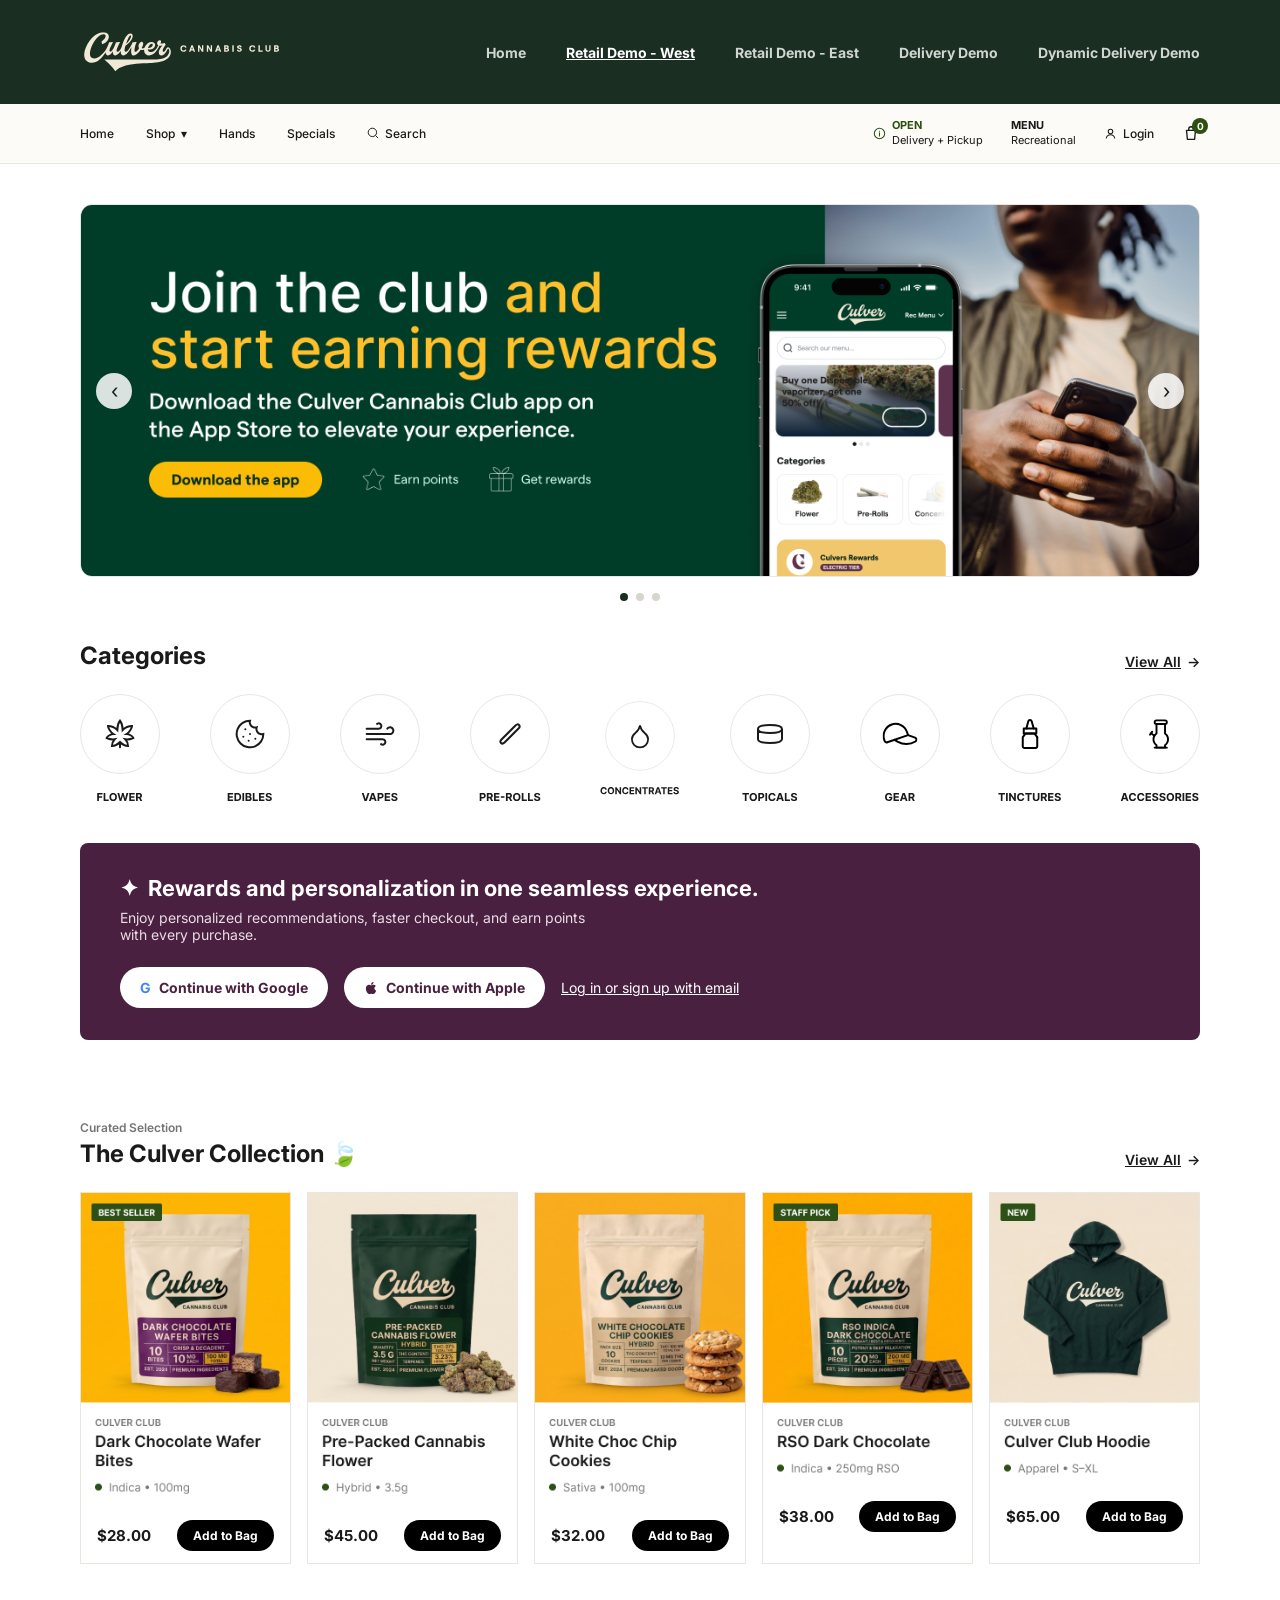
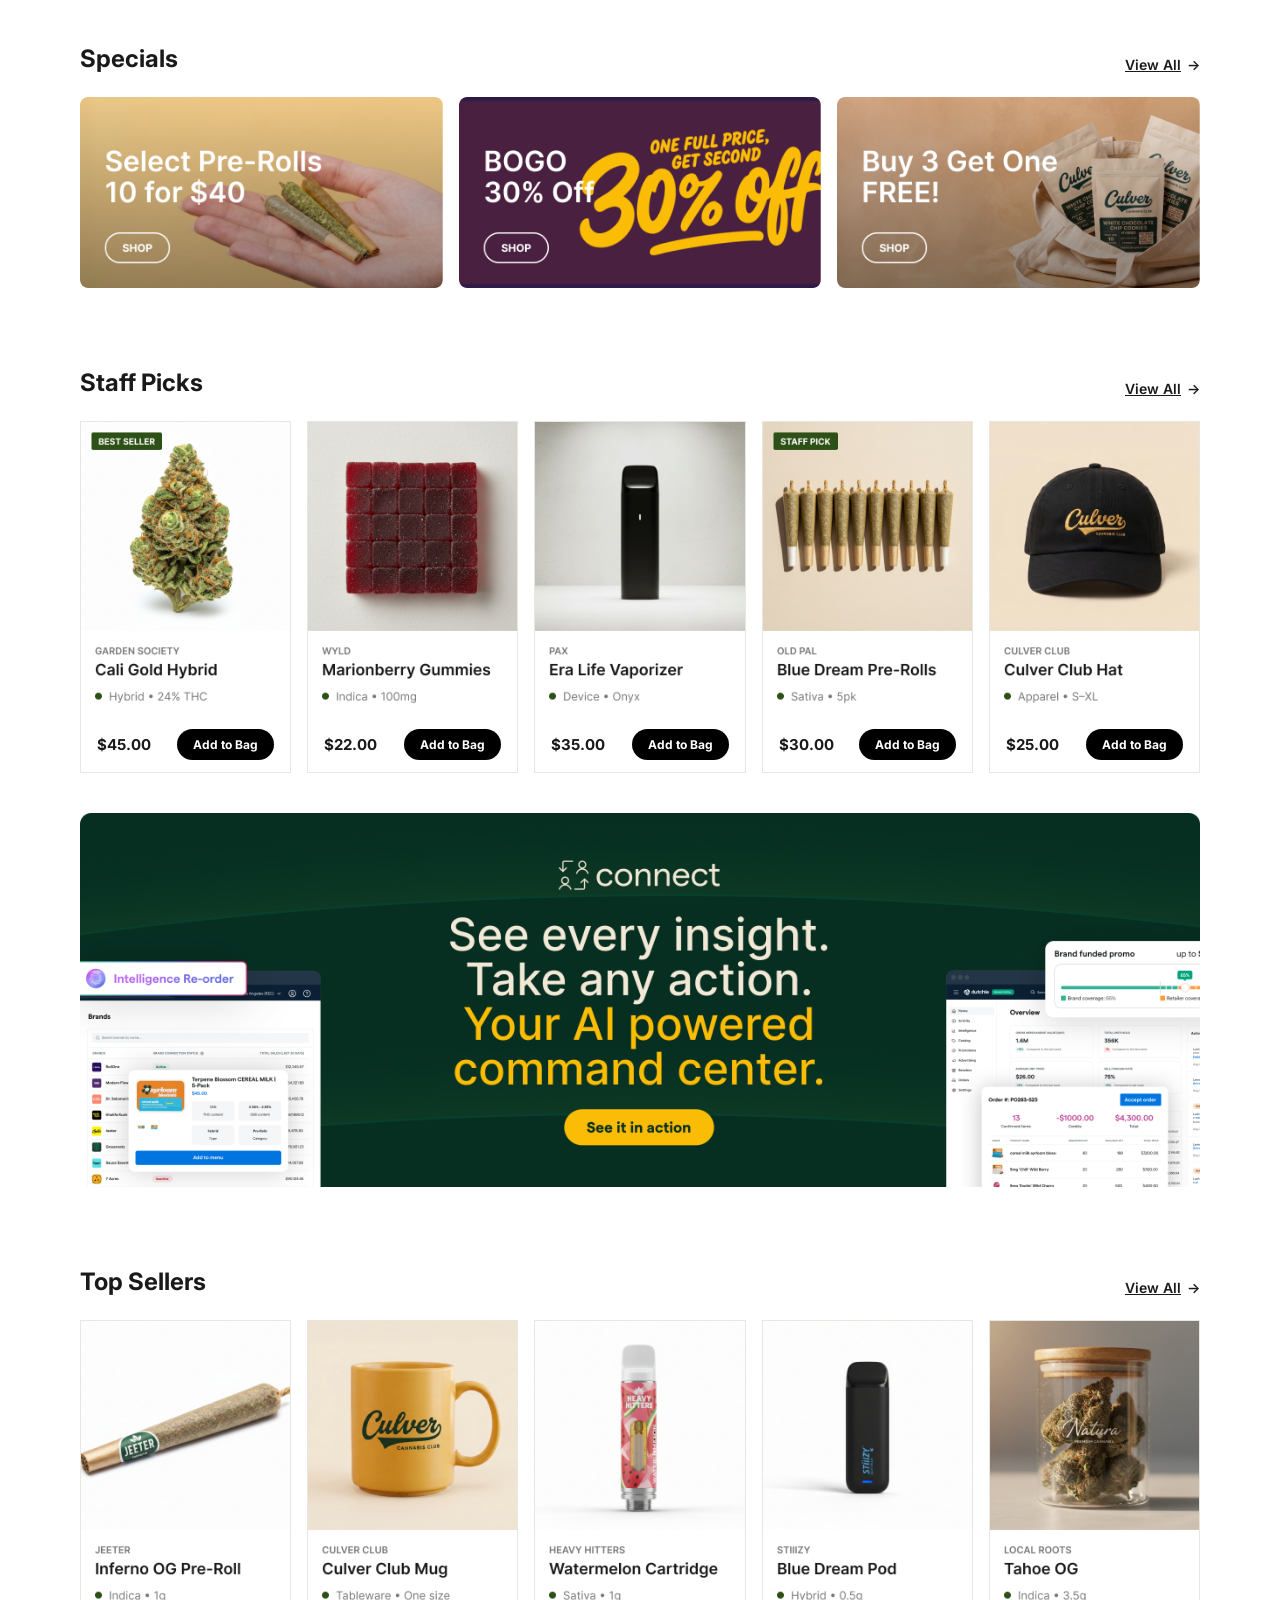
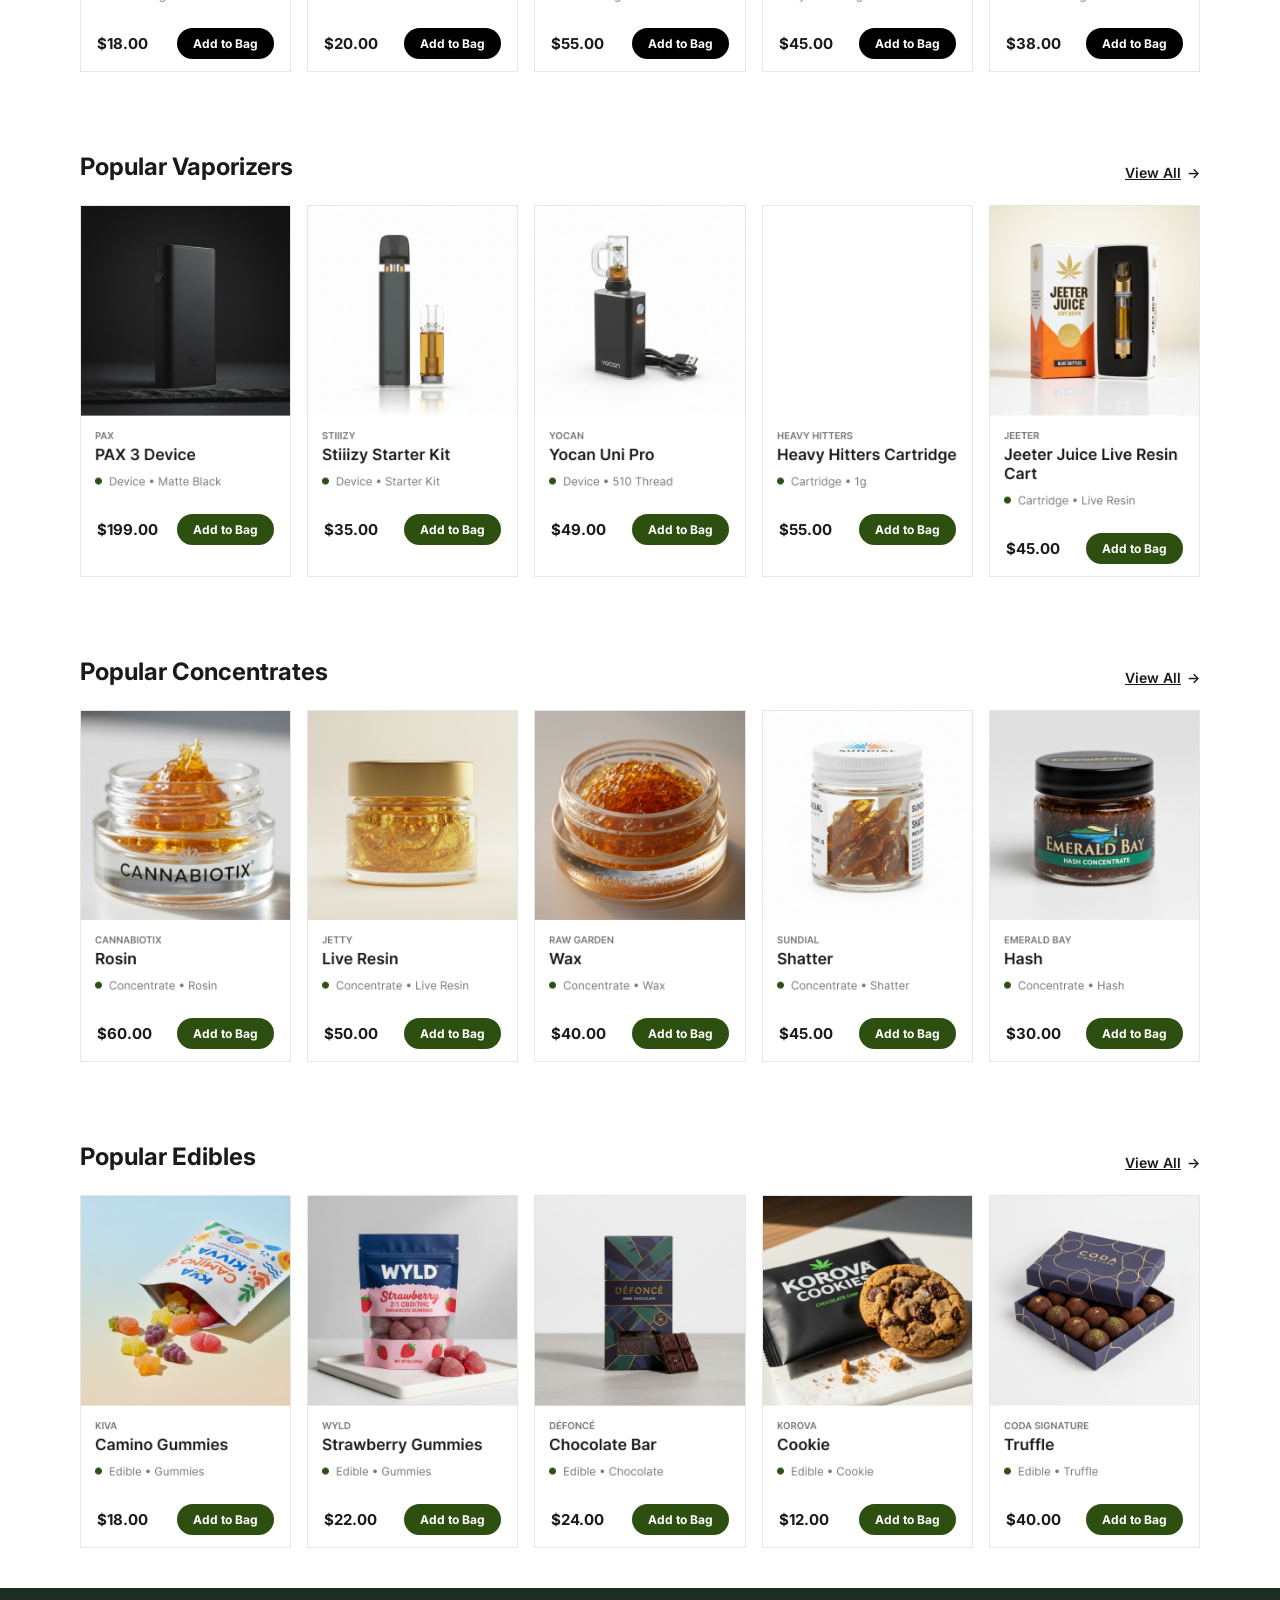
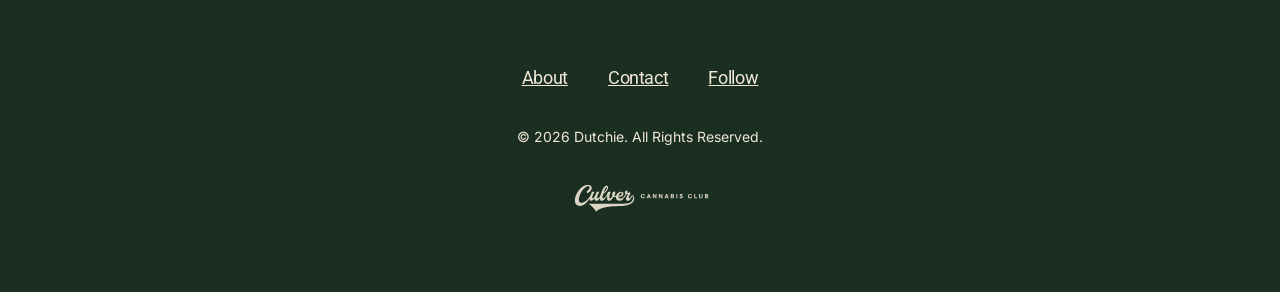
==== retail-demo-west.html @ 5e92c216 "Add Culver Cannabis Club homepage and retail-demo-west redesign mockups Static HTML/CSS mockups matc" ====
<!DOCTYPE html>
<html lang="en">
<head>
<meta charset="UTF-8">
<title>Culver Cannabis Club — Retail Demo West</title>
<meta name="viewport" content="width=device-width, initial-scale=1.0">
<link rel="preconnect" href="https://fonts.googleapis.com">
<link href="https://fonts.googleapis.com/css2?family=Inter:wght@400;500;600;700&family=Roboto:wght@400&display=swap" rel="stylesheet">
<link rel="stylesheet" href="shared.css">
<link rel="stylesheet" href="retail-demo-west.css">
</head>
<body>

<header class="nav">
  <a href="index.html" class="logo">
    <img src="assets/culver-script-logo.svg" alt="Culver Cannabis Club" width="200" height="40">
  </a>
  <nav class="links">
    <a href="index.html">Home</a>
    <a href="retail-demo-west.html" class="active">Retail Demo - West</a>
    <a href="#">Retail Demo - East</a>
    <a href="#">Delivery Demo</a>
    <a href="#">Dynamic Delivery Demo</a>
  </nav>
</header>

<div class="secondary-nav">
  <div class="secondary-nav-left">
    <a href="#">Home</a>
    <a href="#">Shop <span class="chevron">▾</span></a>
    <a href="#">Hands</a>
    <a href="#">Specials</a>
    <button class="search-btn">
      <svg width="12" height="12" viewBox="0 0 20 20" fill="none"><circle cx="9" cy="9" r="7" stroke="#1A1A1A" stroke-width="1.6"/><path d="M14.5 14.5L18 18" stroke="#1A1A1A" stroke-width="1.6" stroke-linecap="round"/></svg>
      Search
    </button>
  </div>
  <div class="secondary-nav-right">
    <div class="status-item">
      <svg width="13" height="13" viewBox="0 0 20 20" fill="none"><circle cx="10" cy="10" r="8" stroke="#2D5010" stroke-width="1.6"/><path d="M10 9v5M10 6.5v.01" stroke="#2D5010" stroke-width="1.6" stroke-linecap="round"/></svg>
      <span><strong class="status-open">OPEN</strong><br>Delivery + Pickup</span>
    </div>
    <div class="status-item">
      <span><strong>MENU</strong><br>Recreational</span>
    </div>
    <a href="#" class="login-link">
      <svg width="13" height="13" viewBox="0 0 20 20" fill="none"><circle cx="10" cy="7" r="3.5" stroke="#1A1A1A" stroke-width="1.6"/><path d="M3.5 17c1-3.5 4-5 6.5-5s5.5 1.5 6.5 5" stroke="#1A1A1A" stroke-width="1.6" stroke-linecap="round"/></svg>
      Login
    </a>
    <button class="cart-btn">
      <svg width="18" height="18" viewBox="0 0 20 20" fill="none"><path d="M5 7h10l-1 10H6L5 7Z" stroke="#1A1A1A" stroke-width="1.5" stroke-linejoin="round"/><path d="M7.5 7V5.5a2.5 2.5 0 0 1 5 0V7" stroke="#1A1A1A" stroke-width="1.5"/></svg>
      <span class="cart-badge">0</span>
    </button>
  </div>
</div>

<section class="carousel" id="carousel">
  <div class="carousel-frame">
    <div class="carousel-track">
      <img src="assets/retail-west/carousel/slide-1-rewards.png" class="carousel-slide active" alt="Join the club and start earning rewards">
      <img src="assets/retail-west/carousel/slide-2-ai.png" class="carousel-slide" alt="Catch every call, chat, cart and review with One AI">
      <img src="assets/retail-west/carousel/slide-3-paybybank.png" class="carousel-slide" alt="Pay the easy way with Pay by Bank">
    </div>
    <button class="carousel-arrow prev" onclick="moveSlide(-1)">‹</button>
    <button class="carousel-arrow next" onclick="moveSlide(1)">›</button>
  </div>
  <div class="carousel-dots">
    <span class="dot active" onclick="goToSlide(0)"></span>
    <span class="dot" onclick="goToSlide(1)"></span>
    <span class="dot" onclick="goToSlide(2)"></span>
  </div>
</section>

<section class="section categories">
  <div class="section-header">
    <h2>Categories</h2>
    <a href="#" class="view-all"><span class="view-all-text">View All</span> <span class="arrow-right">→</span></a>
  </div>
  <div class="categories-row">
    <img src="assets/retail-west/categories/flower.svg" alt="Flower">
    <img src="assets/retail-west/categories/edibles.svg" alt="Edibles">
    <img src="assets/retail-west/categories/vapes.svg" alt="Vapes">
    <img src="assets/retail-west/categories/pre-rolls.svg" alt="Pre-Rolls">
    <img src="assets/retail-west/categories/concentrates.svg" alt="Concentrates">
    <img src="assets/retail-west/categories/topicals.svg" alt="Topicals">
    <img src="assets/retail-west/categories/gear.svg" alt="Gear">
    <img src="assets/retail-west/categories/tinctures.svg" alt="Tinctures">
    <img src="assets/retail-west/categories/accessories.svg" alt="Accessories">
  </div>
</section>

<section class="rewards-banner">
  <div class="rewards-text">
    <p class="rewards-title"><span class="icon-sparkle">✦</span> Rewards and personalization in one seamless experience.</p>
    <p class="rewards-subtitle">Enjoy personalized recommendations, faster checkout, and earn points with every purchase.</p>
  </div>
  <div class="rewards-actions">
    <button class="btn-social"><span class="g-icon">G</span> Continue with Google</button>
    <button class="btn-social">
      <svg width="14" height="14" viewBox="0 0 384 512" fill="#4A2040"><path d="M318.7 268.7c-.2-36.7 16.4-64.4 50-84.8-18.8-26.9-47.2-41.7-84.7-44.6-35.5-2.8-74.3 20.7-88.5 20.7-15 0-49.4-19.7-76.4-19.7C63.3 141.2 4 184.8 4 273.5q0 39.3 14.4 81.2c12.8 36.7 59 126.7 107.2 125.2 25.2-.6 43-17.9 75.8-17.9 31.8 0 48.3 17.9 76.4 17.9 48.6-.7 90.4-82.5 102.6-119.3-65.2-30.7-61.7-90-61.7-91.9zm-56.6-164.2c27.3-32.4 24.8-61.9 24-72.5-24.1 1.4-52 16.4-67.9 34.9-17.5 19.8-27.8 44.3-25.6 71.9 26.1 2 49.9-11.4 69.5-34.3z"/></svg>
      Continue with Apple
    </button>
    <a href="#" class="login-email">Log in or sign up with email</a>
  </div>
</section>

<section class="section product-row">
  <div class="section-header">
    <div>
      <p class="eyebrow-label">Curated Selection</p>
      <h2>The Culver Collection 🍃</h2>
    </div>
    <a href="#" class="view-all"><span class="view-all-text">View All</span> <span class="arrow-right">→</span></a>
  </div>
  <div class="product-cards-row">
    <div class="product-card">
      <img src="assets/retail-west/products/culver-collection-dark-choc-wafer-bites.png" alt="Dark Chocolate Wafer Bites">
      <div class="product-footer"><span class="price">$28.00</span><button class="add-to-bag black">Add to Bag</button></div>
    </div>
    <div class="product-card">
      <img src="assets/retail-west/products/culver-collection-pre-packed-flower.png" alt="Pre-Packed Cannabis Flower">
      <div class="product-footer"><span class="price">$45.00</span><button class="add-to-bag black">Add to Bag</button></div>
    </div>
    <div class="product-card">
      <img src="assets/retail-west/products/culver-collection-white-choc-chip-cookies.png" alt="White Choc Chip Cookies">
      <div class="product-footer"><span class="price">$32.00</span><button class="add-to-bag black">Add to Bag</button></div>
    </div>
    <div class="product-card">
      <img src="assets/retail-west/products/culver-collection-rso-dark-chocolate.png" alt="RSO Dark Chocolate">
      <div class="product-footer"><span class="price">$38.00</span><button class="add-to-bag black">Add to Bag</button></div>
    </div>
    <div class="product-card">
      <img src="assets/retail-west/products/culver-collection-hoodie.png" alt="Culver Club Hoodie">
      <div class="product-footer"><span class="price">$65.00</span><button class="add-to-bag black">Add to Bag</button></div>
    </div>
  </div>
</section>

<section class="section specials-row">
  <div class="section-header">
    <h2>Specials</h2>
    <a href="#" class="view-all"><span class="view-all-text">View All</span> <span class="arrow-right">→</span></a>
  </div>
  <div class="specials-cards-row">
    <a class="special-card" href="#"><img src="assets/retail-west/specials/special-prerolls-10-for-40.png" alt="Select Pre-Rolls 10 for $40"></a>
    <a class="special-card" href="#"><img src="assets/retail-west/specials/special-bogo-30-off.png" alt="BOGO 30% Off"></a>
    <a class="special-card" href="#"><img src="assets/retail-west/specials/special-buy3-get1-free.png" alt="Buy 3 Get One Free"></a>
  </div>
</section>

<section class="section product-row">
  <div class="section-header">
    <h2>Staff Picks</h2>
    <a href="#" class="view-all"><span class="view-all-text">View All</span> <span class="arrow-right">→</span></a>
  </div>
  <div class="product-cards-row">
    <div class="product-card">
      <img src="assets/retail-west/products/staff-picks-cali-gold-hybrid.png" alt="Cali Gold Hybrid">
      <div class="product-footer"><span class="price">$45.00</span><button class="add-to-bag black">Add to Bag</button></div>
    </div>
    <div class="product-card">
      <img src="assets/retail-west/products/staff-picks-marionberry-gummies.png" alt="Marionberry Gummies">
      <div class="product-footer"><span class="price">$22.00</span><button class="add-to-bag black">Add to Bag</button></div>
    </div>
    <div class="product-card">
      <img src="assets/retail-west/products/staff-picks-era-life-vaporizer.png" alt="Era Life Vaporizer">
      <div class="product-footer"><span class="price">$35.00</span><button class="add-to-bag black">Add to Bag</button></div>
    </div>
    <div class="product-card">
      <img src="assets/retail-west/products/staff-picks-blue-dream-prerolls.png" alt="Blue Dream Pre-Rolls">
      <div class="product-footer"><span class="price">$30.00</span><button class="add-to-bag black">Add to Bag</button></div>
    </div>
    <div class="product-card">
      <img src="assets/retail-west/products/staff-picks-culver-club-hat.png" alt="Culver Club Hat">
      <div class="product-footer"><span class="price">$25.00</span><button class="add-to-bag black">Add to Bag</button></div>
    </div>
  </div>
</section>

<a href="#" class="cta-banner-link">
  <img src="assets/retail-west/cta-banner-connect.png" alt="See every insight. Take any action. Your AI powered command center.">
</a>

<section class="section product-row">
  <div class="section-header">
    <h2>Top Sellers</h2>
    <a href="#" class="view-all"><span class="view-all-text">View All</span> <span class="arrow-right">→</span></a>
  </div>
  <div class="product-cards-row">
    <div class="product-card">
      <img src="assets/retail-west/products/top-sellers-inferno-og-preroll.png" alt="Inferno OG Pre-Roll">
      <div class="product-footer"><span class="price">$18.00</span><button class="add-to-bag black">Add to Bag</button></div>
    </div>
    <div class="product-card">
      <img src="assets/retail-west/products/top-sellers-culver-club-mug.png" alt="Culver Club Mug">
      <div class="product-footer"><span class="price">$20.00</span><button class="add-to-bag black">Add to Bag</button></div>
    </div>
    <div class="product-card">
      <img src="assets/retail-west/products/top-sellers-watermelon-cartridge.png" alt="Watermelon Cartridge">
      <div class="product-footer"><span class="price">$55.00</span><button class="add-to-bag black">Add to Bag</button></div>
    </div>
    <div class="product-card">
      <img src="assets/retail-west/products/top-sellers-blue-dream-pod.png" alt="Blue Dream Pod">
      <div class="product-footer"><span class="price">$45.00</span><button class="add-to-bag black">Add to Bag</button></div>
    </div>
    <div class="product-card">
      <img src="assets/retail-west/products/top-sellers-tahoe-og.png" alt="Tahoe OG">
      <div class="product-footer"><span class="price">$38.00</span><button class="add-to-bag black">Add to Bag</button></div>
    </div>
  </div>
</section>

<section class="section product-row">
  <div class="section-header">
    <h2>Popular Vaporizers</h2>
    <a href="#" class="view-all"><span class="view-all-text">View All</span> <span class="arrow-right">→</span></a>
  </div>
  <div class="product-cards-row">
    <div class="product-card">
      <img src="assets/retail-west/products/vaporizers-pax-3-device.png" alt="PAX 3 Device">
      <div class="product-footer"><span class="price">$199.00</span><button class="add-to-bag green">Add to Bag</button></div>
    </div>
    <div class="product-card">
      <img src="assets/retail-west/products/vaporizers-stiiizy-starter-kit.png" alt="Stiiizy Starter Kit">
      <div class="product-footer"><span class="price">$35.00</span><button class="add-to-bag green">Add to Bag</button></div>
    </div>
    <div class="product-card">
      <img src="assets/retail-west/products/vaporizers-yocan-uni-pro.png" alt="Yocan Uni Pro">
      <div class="product-footer"><span class="price">$49.00</span><button class="add-to-bag green">Add to Bag</button></div>
    </div>
    <div class="product-card">
      <img src="assets/retail-west/products/vaporizers-heavy-hitters-cartridge.png" alt="Heavy Hitters Cartridge">
      <div class="product-footer"><span class="price">$55.00</span><button class="add-to-bag green">Add to Bag</button></div>
    </div>
    <div class="product-card">
      <img src="assets/retail-west/products/vaporizers-jeeter-juice-live-resin.png" alt="Jeeter Juice Live Resin Cart">
      <div class="product-footer"><span class="price">$45.00</span><button class="add-to-bag green">Add to Bag</button></div>
    </div>
  </div>
</section>

<section class="section product-row">
  <div class="section-header">
    <h2>Popular Concentrates</h2>
    <a href="#" class="view-all"><span class="view-all-text">View All</span> <span class="arrow-right">→</span></a>
  </div>
  <div class="product-cards-row">
    <div class="product-card">
      <img src="assets/retail-west/products/concentrates-rosin.png" alt="Rosin">
      <div class="product-footer"><span class="price">$60.00</span><button class="add-to-bag green">Add to Bag</button></div>
    </div>
    <div class="product-card">
      <img src="assets/retail-west/products/concentrates-live-resin.png" alt="Live Resin">
      <div class="product-footer"><span class="price">$50.00</span><button class="add-to-bag green">Add to Bag</button></div>
    </div>
    <div class="product-card">
      <img src="assets/retail-west/products/concentrates-wax.png" alt="Wax">
      <div class="product-footer"><span class="price">$40.00</span><button class="add-to-bag green">Add to Bag</button></div>
    </div>
    <div class="product-card">
      <img src="assets/retail-west/products/concentrates-shatter.png" alt="Shatter">
      <div class="product-footer"><span class="price">$45.00</span><button class="add-to-bag green">Add to Bag</button></div>
    </div>
    <div class="product-card">
      <img src="assets/retail-west/products/concentrates-hash.png" alt="Hash">
      <div class="product-footer"><span class="price">$30.00</span><button class="add-to-bag green">Add to Bag</button></div>
    </div>
  </div>
</section>

<section class="section product-row">
  <div class="section-header">
    <h2>Popular Edibles</h2>
    <a href="#" class="view-all"><span class="view-all-text">View All</span> <span class="arrow-right">→</span></a>
  </div>
  <div class="product-cards-row">
    <div class="product-card">
      <img src="assets/retail-west/products/edibles-camino-gummies.png" alt="Camino Gummies">
      <div class="product-footer"><span class="price">$18.00</span><button class="add-to-bag green">Add to Bag</button></div>
    </div>
    <div class="product-card">
      <img src="assets/retail-west/products/edibles-strawberry-gummies.png" alt="Strawberry Gummies">
      <div class="product-footer"><span class="price">$22.00</span><button class="add-to-bag green">Add to Bag</button></div>
    </div>
    <div class="product-card">
      <img src="assets/retail-west/products/edibles-chocolate-bar.png" alt="Chocolate Bar">
      <div class="product-footer"><span class="price">$24.00</span><button class="add-to-bag green">Add to Bag</button></div>
    </div>
    <div class="product-card">
      <img src="assets/retail-west/products/edibles-cookie.png" alt="Cookie">
      <div class="product-footer"><span class="price">$12.00</span><button class="add-to-bag green">Add to Bag</button></div>
    </div>
    <div class="product-card">
      <img src="assets/retail-west/products/edibles-truffle.png" alt="Truffle">
      <div class="product-footer"><span class="price">$40.00</span><button class="add-to-bag green">Add to Bag</button></div>
    </div>
  </div>
</section>

<footer class="footer">
  <div class="footer-links">
    <a href="#">About</a>
    <a href="#">Contact</a>
    <a href="#">Follow</a>
  </div>
  <p class="footer-copyright">© 2026 Dutchie. All Rights Reserved.</p>
  <img src="assets/culver-script-logo.svg" alt="Culver Cannabis Club" width="137" height="27" class="footer-logo">
</footer>

<script src="retail-demo-west.js"></script>
</body>
</html>
---- shared.css ----
/* Shared primary nav — used by index.html and retail-demo-west.html.
   Page-specific stylesheets only override background/position as needed:
   homepage keeps it transparent (floats over the hero photo), retail-west
   gives it a solid background since there's no hero photo behind it. */
.nav {
  display: flex;
  align-items: center;
  justify-content: space-between;
  padding: 32px 80px;
}

.logo img { display: block; }

.links {
  display: flex;
  align-items: center;
  gap: 40px;
}

.links a {
  font-weight: 700;
  font-size: 14px;
  color: #fff;
  opacity: 0.8;
}

.links a.active {
  opacity: 1;
  text-decoration: underline;
}

/* Shared footer — identical on both pages, no overrides needed. */
.footer {
  background: #1A2E22;
  padding: 80px;
  display: flex;
  flex-direction: column;
  align-items: center;
  gap: 40px;
}

.footer-links {
  display: flex;
  gap: 40px;
}

.footer-links a {
  font-family: 'Roboto', sans-serif;
  font-size: 17.7px;
  letter-spacing: -0.35px;
  color: #F1E8D6;
  text-decoration: underline;
}

.footer-copyright {
  font-size: 14px;
  color: #F1E8D6;
}

.footer-logo {
  opacity: 0.9;
}
---- retail-demo-west.css ----
* {
  margin: 0;
  padding: 0;
  box-sizing: border-box;
}

body {
  font-family: 'Inter', sans-serif;
  background: #fff;
}

a { text-decoration: none; color: inherit; }
button { font-family: inherit; cursor: pointer; border: none; background: none; }

/* Page-specific override: solid background, since there's no hero photo
   behind it on this page (base layout/links styling is in shared.css). */
.nav { background: #1A2E22; }

/* ---------- Secondary nav (Dutchie storefront style) ---------- */
.secondary-nav {
  background: #FDFBF7;
  border-bottom: 1px solid #E8E6E1;
  display: flex;
  align-items: center;
  justify-content: space-between;
  padding: 14px 80px;
}

.secondary-nav-left { display: flex; align-items: center; gap: 32px; }
.secondary-nav-left a,
.secondary-nav-left .search-btn {
  font-weight: 500;
  font-size: 12px;
  color: #1A1A1A;
  display: flex;
  align-items: center;
  gap: 6px;
}

.secondary-nav-right { display: flex; align-items: center; gap: 28px; }
.status-item { display: flex; align-items: center; gap: 6px; font-size: 11px; color: #1A1A1A; line-height: 1.4; }
.status-open { color: #2D5010; }
.login-link { display: flex; align-items: center; gap: 6px; font-weight: 500; font-size: 12px; color: #1A1A1A; }
.cart-btn { position: relative; display: flex; align-items: center; }
.cart-badge {
  position: absolute;
  top: -6px;
  right: -8px;
  background: #2D5010;
  color: #fff;
  font-size: 10px;
  font-weight: 700;
  width: 16px;
  height: 16px;
  border-radius: 50%;
  display: flex;
  align-items: center;
  justify-content: center;
}

/* ---------- Carousel ---------- */
.carousel {
  width: 100%;
  padding: 40px 80px 0;
}

.carousel-frame {
  position: relative;
  width: 100%;
}

.carousel-track {
  position: relative;
  width: 100%;
  aspect-ratio: 1280 / 427;
  border-radius: 12px;
  overflow: hidden;
  background: #fff;
  border: 1px solid #E8E6E1;
}

.carousel-slide {
  position: absolute;
  inset: 0;
  width: 100%;
  height: 100%;
  object-fit: cover;
  opacity: 0;
  transition: opacity 0.4s ease;
}

.carousel-slide.active { opacity: 1; }

.carousel-arrow {
  position: absolute;
  top: 50%;
  transform: translateY(-50%);
  background: rgba(255,255,255,0.85);
  width: 36px;
  height: 36px;
  border-radius: 50%;
  font-size: 20px;
  color: #1A1A1A;
}
.carousel-arrow.prev { left: 16px; }
.carousel-arrow.next { right: 16px; }

.carousel-dots {
  display: flex;
  justify-content: center;
  gap: 8px;
  margin-top: 16px;
}
.dot {
  width: 8px;
  height: 8px;
  border-radius: 50%;
  background: #D8D5CE;
  cursor: pointer;
}
.dot.active { background: #1A2E22; }

/* ---------- Sections ---------- */
.section { padding: 40px 80px; }

.section-header {
  display: flex;
  align-items: flex-end;
  justify-content: space-between;
  margin-bottom: 24px;
}

.section-header h2 { font-size: 24px; font-weight: 700; color: #1A1A1A; }
.eyebrow-label { font-size: 12px; font-weight: 600; color: #757575; margin-bottom: 4px; }

.view-all {
  font-size: 14px;
  font-weight: 600;
  color: #1A1A1A;
  display: flex;
  align-items: center;
  gap: 6px;
}

.view-all-text { text-decoration: underline; }

/* ---------- Categories ---------- */
.categories-row {
  display: flex;
  justify-content: space-between;
}
.categories-row img { width: 80px; }

/* ---------- Rewards banner ---------- */
.rewards-banner {
  background: #4A2040;
  border-radius: 8px;
  margin: 0 80px 40px;
  padding: 32px 40px;
  display: flex;
  align-items: center;
  justify-content: space-between;
  gap: 24px;
  flex-wrap: wrap;
}
.rewards-title {
  font-size: 22px;
  font-weight: 700;
  color: #fff;
  display: flex;
  align-items: center;
  gap: 10px;
}
.rewards-subtitle { font-size: 14px; color: #E9DCE5; margin-top: 8px; max-width: 480px; }
.rewards-actions { display: flex; align-items: center; gap: 16px; flex-wrap: wrap; }
.btn-social {
  background: #fff;
  color: #4A2040;
  font-weight: 700;
  font-size: 14px;
  padding: 12px 20px;
  border-radius: 100px;
  display: flex;
  align-items: center;
  gap: 8px;
}
.g-icon { font-weight: 700; color: #4285F4; }
.login-email { color: #fff; font-size: 14px; text-decoration: underline; }

/* ---------- Product cards ---------- */
.product-cards-row {
  display: grid;
  grid-template-columns: repeat(5, 1fr);
  gap: 16px;
}

.product-card {
  border: 1px solid #E8E6E1;
  background: #fff;
}
.product-card img { width: 100%; display: block; }

.product-footer {
  display: flex;
  align-items: center;
  justify-content: space-between;
  padding: 12px 16px;
}
.price { font-weight: 700; font-size: 15px; color: #1A1A1A; }
.add-to-bag {
  color: #fff;
  font-size: 12px;
  font-weight: 700;
  padding: 8px 16px;
  border-radius: 100px;
}
.add-to-bag.black { background: #000; }
.add-to-bag.green { background: #2D5010; }
.add-to-bag:active { transform: scale(0.96); }

/* ---------- Specials ---------- */
.specials-cards-row {
  display: grid;
  grid-template-columns: repeat(3, 1fr);
  gap: 16px;
}
.special-card { display: block; border-radius: 8px; overflow: hidden; }
.special-card img { width: 100%; display: block; }

/* ---------- CTA banner ---------- */
.cta-banner-link { display: block; margin: 0 80px 40px; border-radius: 8px; overflow: hidden; }
.cta-banner-link img { width: 100%; display: block; }

/* .footer / .footer-links / .footer-copyright / .footer-logo are in shared.css */

@media (max-width: 1100px) {
  .product-cards-row { grid-template-columns: repeat(3, 1fr); }
  .specials-cards-row { grid-template-columns: 1fr; }
  .categories-row { flex-wrap: wrap; }
}
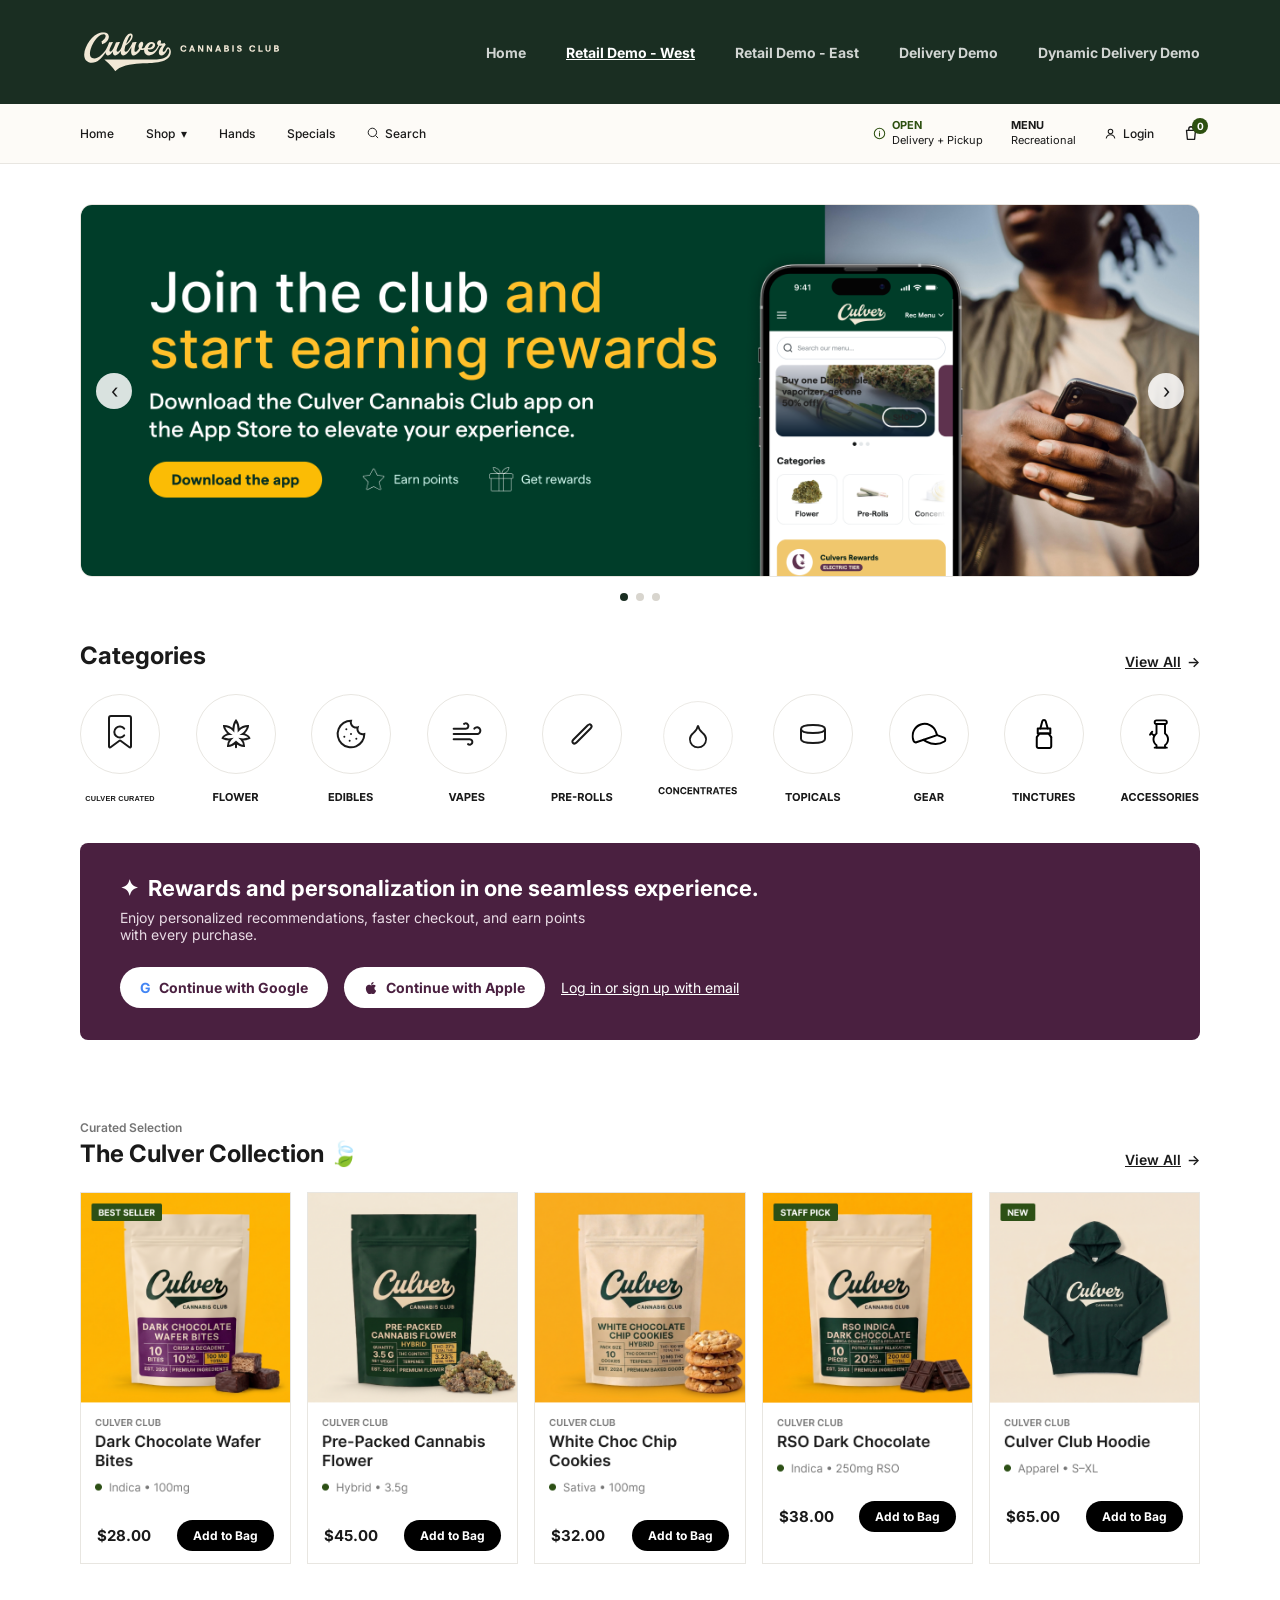
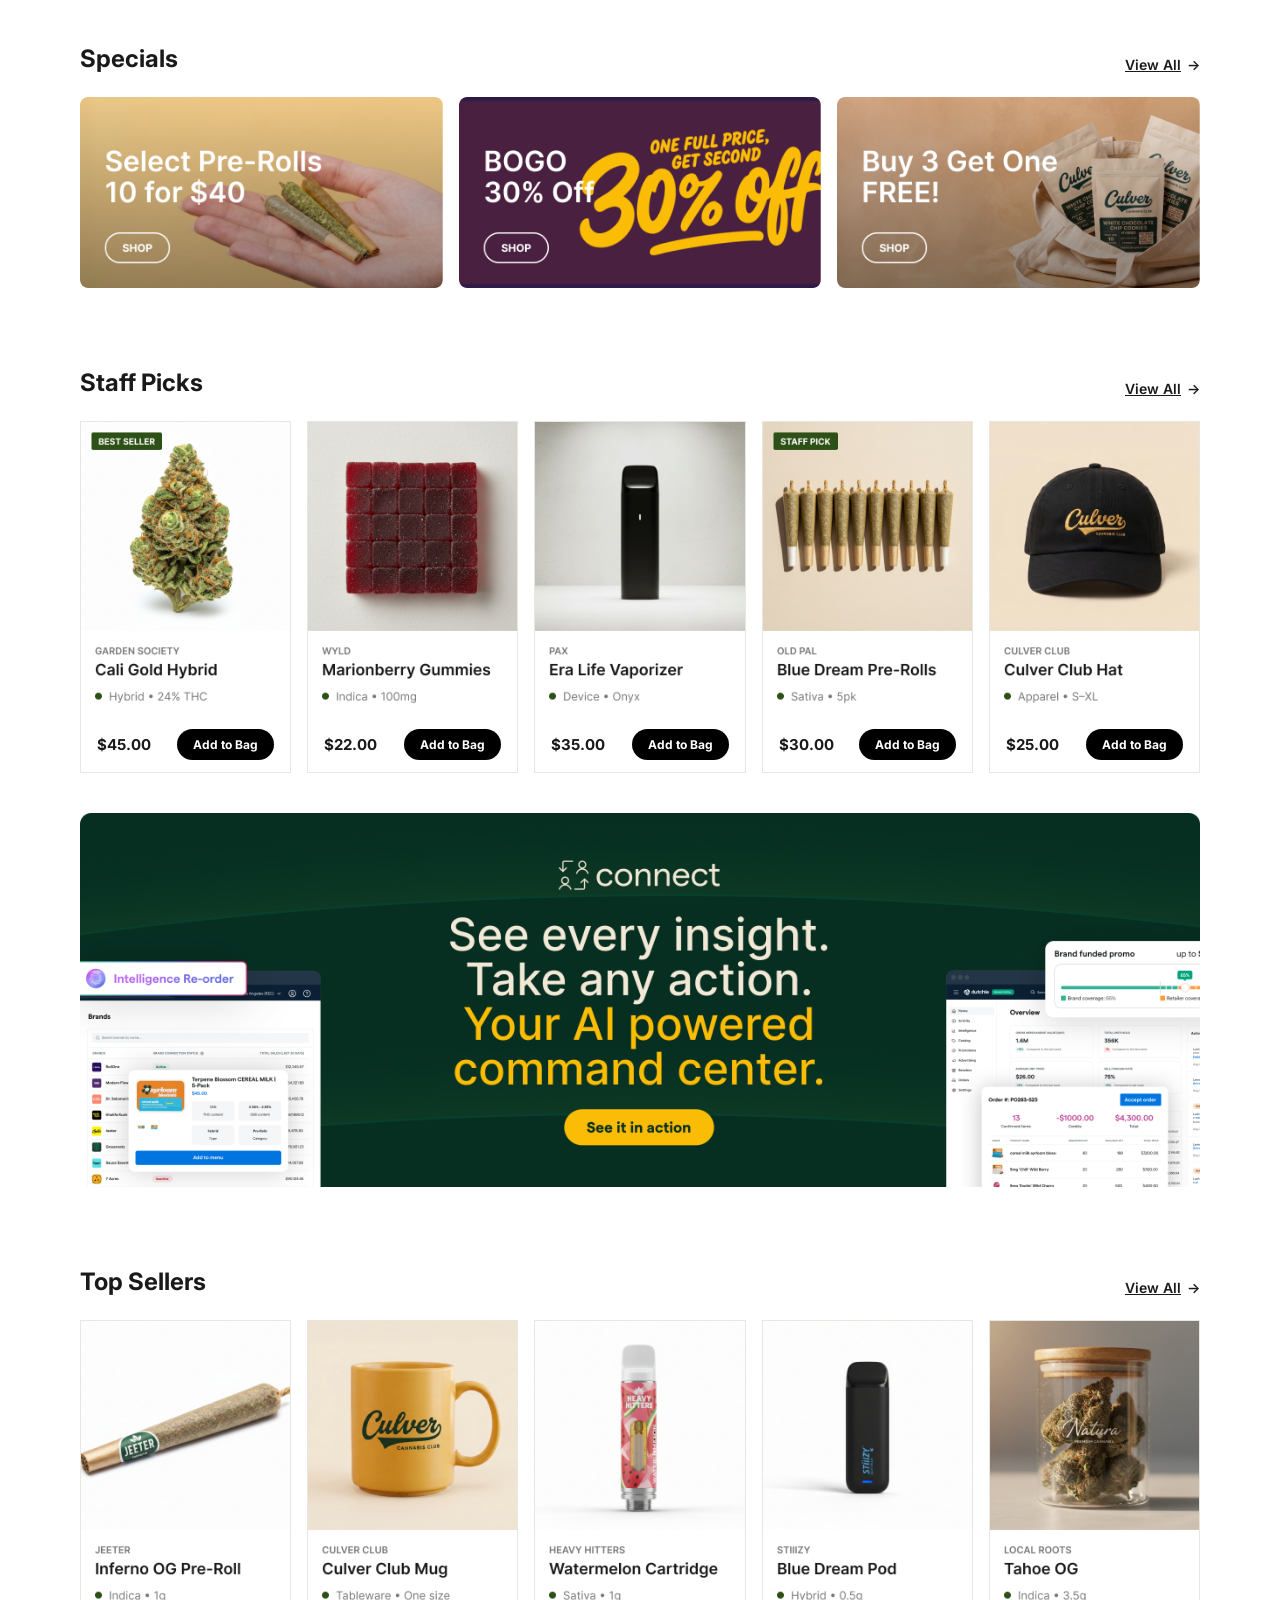
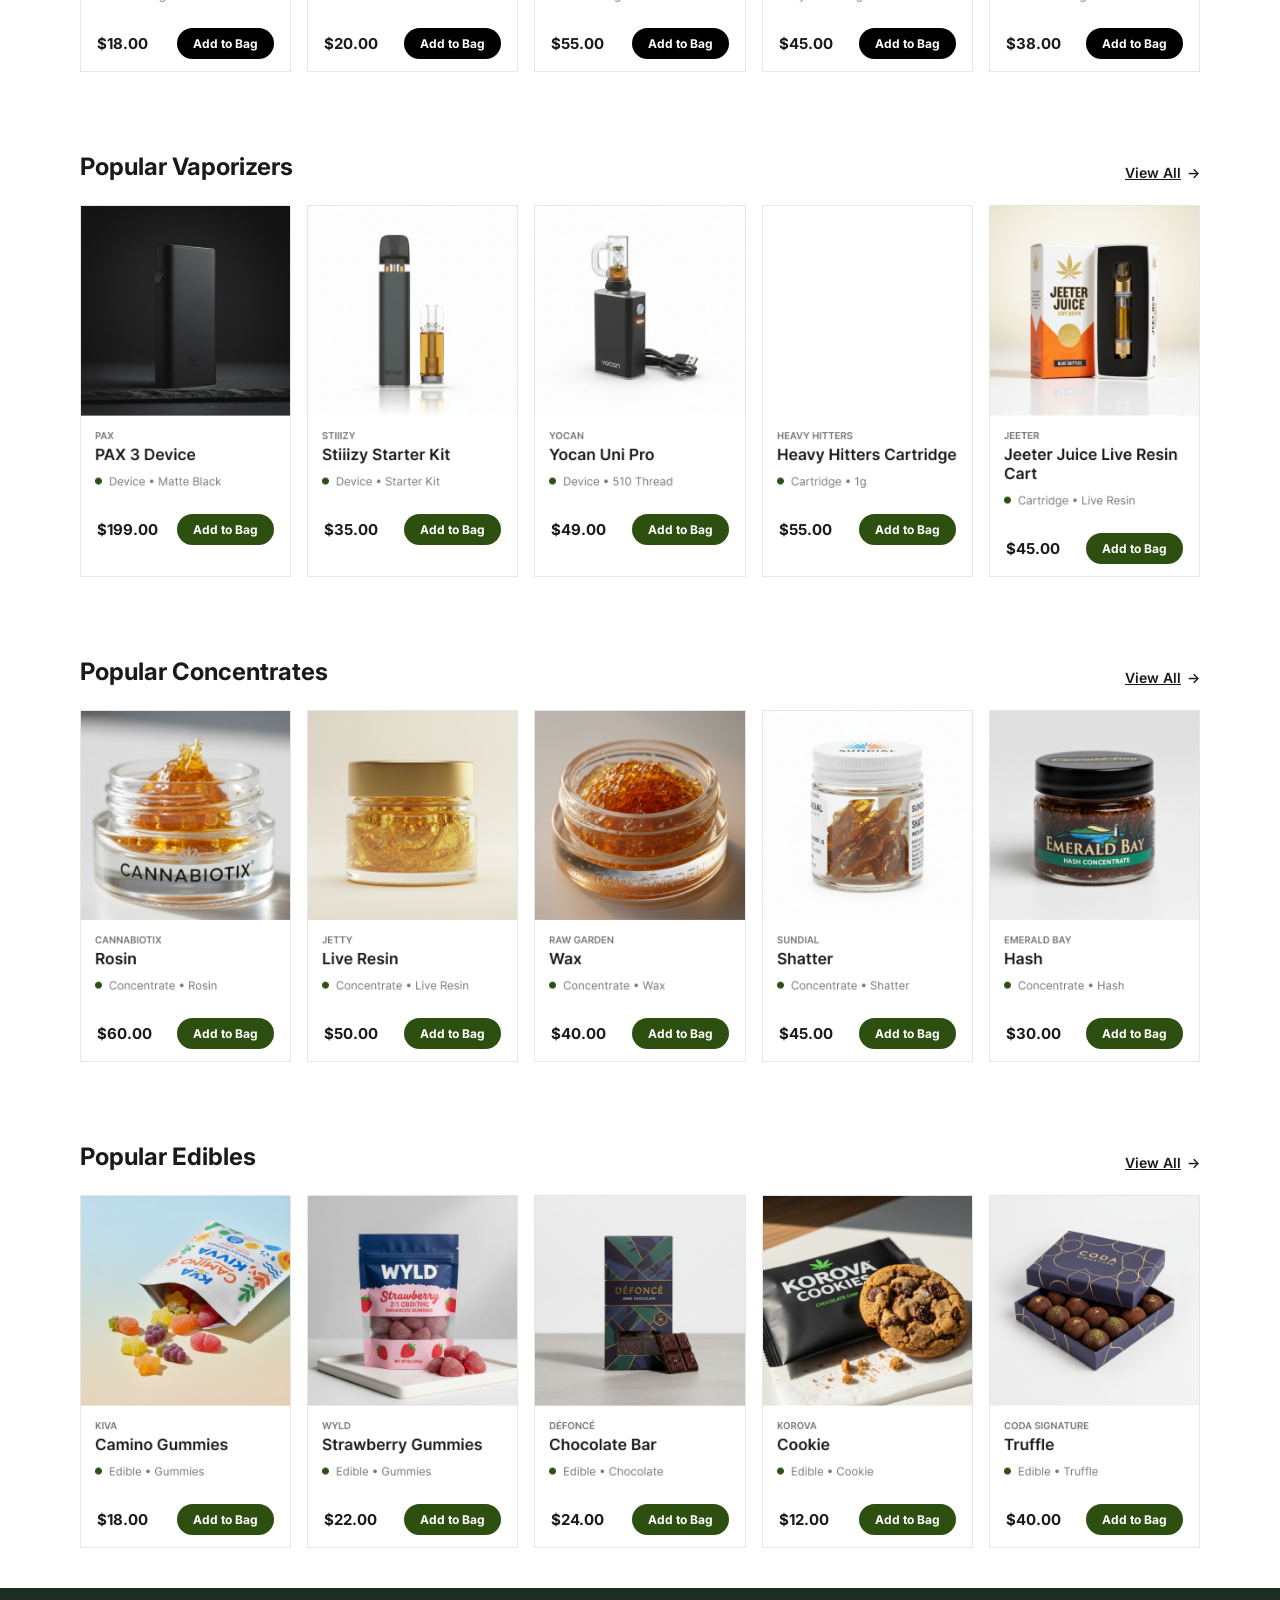
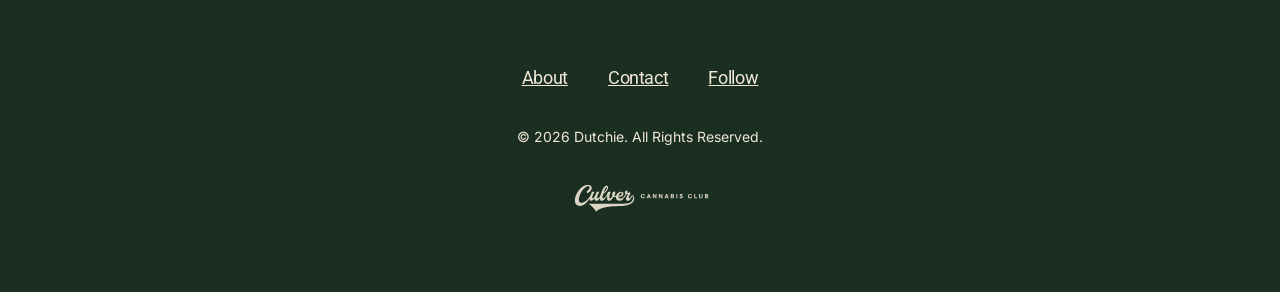
==== commit b1d41c5a: "Add Culver Curated category icon to retail-demo-west New first category icon (bookmark/ribbon with "" ====
--- a/retail-demo-west.html
+++ b/retail-demo-west.html
@@ -77,6 +77,7 @@
     <a href="#" class="view-all"><span class="view-all-text">View All</span> <span class="arrow-right">→</span></a>
   </div>
   <div class="categories-row">
+    <img src="assets/retail-west/categories/culver-curated.svg" alt="Culver Curated">
     <img src="assets/retail-west/categories/flower.svg" alt="Flower">
     <img src="assets/retail-west/categories/edibles.svg" alt="Edibles">
     <img src="assets/retail-west/categories/vapes.svg" alt="Vapes">
